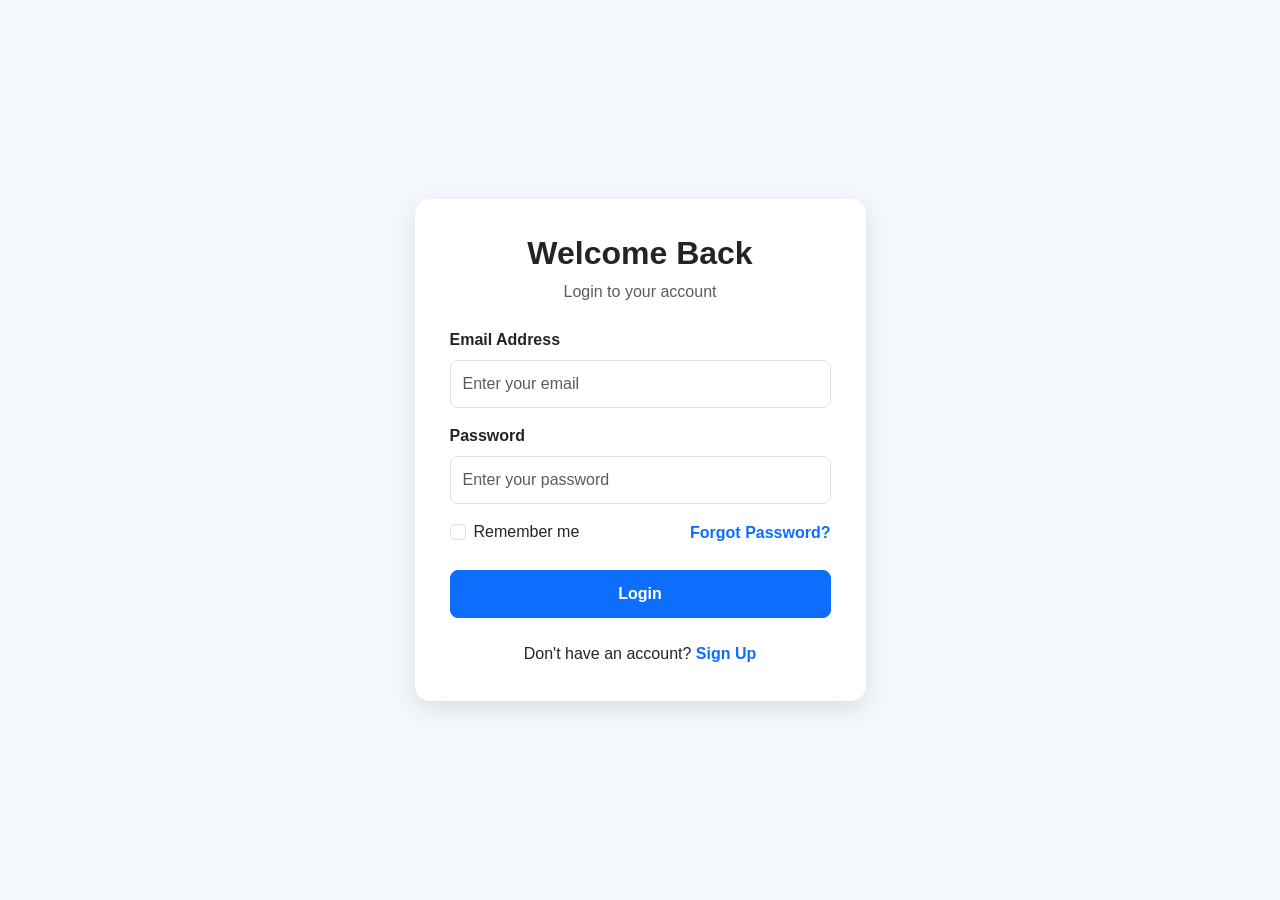
==== Login.html @ df99f41f "Add login and signup pages" ====
<!DOCTYPE html>
<html lang="en">
<head>
    <meta charset="UTF-8">
    <meta name="viewport" content="width=device-width, initial-scale=1.0">

    <title>Login</title>

    <!-- Bootstrap CSS -->
    <link href="https://cdn.jsdelivr.net/npm/bootstrap@5.3.3/dist/css/bootstrap.min.css" rel="stylesheet">

    <!-- Custom CSS -->
    <link rel="stylesheet" href="Style.css">
</head>

<body>

    <div class="container">
        <div class="row justify-content-center align-items-center min-vh-100">

            <div class="col-md-6 col-lg-5">

                <div class="login-box">

                    <h2 class="text-center mb-2">Welcome Back</h2>

                    <p class="text-center text-muted mb-4">
                        Login to your account
                    </p>

                    <form>

                        <!-- Email -->
                        <div class="mb-3">
                            <label for="email" class="form-label">
                                Email Address
                            </label>

                            <input
                                type="email"
                                class="form-control"
                                id="email"
                                placeholder="Enter your email"
                                required
                            >
                        </div>

                        <!-- Password -->
                        <div class="mb-3">
                            <label for="password" class="form-label">
                                Password
                            </label>

                            <input
                                type="password"
                                class="form-control"
                                id="password"
                                placeholder="Enter your password"
                                required
                            >
                        </div>

                        <!-- Remember Me and Forgot Password -->
                        <div class="d-flex justify-content-between align-items-center mb-4">

                            <div class="form-check">
                                <input
                                    class="form-check-input"
                                    type="checkbox"
                                    id="remember"
                                >

                                <label class="form-check-label" for="remember">
                                    Remember me
                                </label>
                            </div>

                            <a href="#" class="forgot-link">
                                Forgot Password?
                            </a>

                        </div>

                        <!-- Login Button -->
                        <button type="submit" class="btn btn-primary w-100">
                            Login
                        </button>

                    </form>

                    <!-- Sign Up Link -->
                    <p class="text-center mt-4 mb-0">
                        Don't have an account?
                        <a href="Sign-up.html" class="signup-link">
                            Sign Up
                        </a>
                    </p>

                </div>

            </div>

        </div>
    </div>

</body>
</html>
---- Style.css ----
body {
    background-color: #f4f7fb;
    font-family: Arial, sans-serif;
}

/* Login and Signup Box */
.login-box {
    background-color: white;
    padding: 35px;
    border-radius: 15px;
    box-shadow: 0 8px 25px rgba(0, 0, 0, 0.1);
}

/* Heading */
.login-box h2 {
    color: #212529;
    font-weight: 700;
}

/* Labels */
.form-label {
    font-weight: 600;
}

/* Input Fields */
.form-control {
    padding: 11px 12px;
    border-radius: 8px;
}

.form-control:focus {
    border-color: #0d6efd;
    box-shadow: 0 0 0 0.2rem rgba(13, 110, 253, 0.15);
}

/* Login Button */
.btn-primary {
    padding: 11px;
    border-radius: 8px;
    font-weight: 600;
}

/* Links */
.forgot-link,
.signup-link {
    color: #0d6efd;
    text-decoration: none;
    font-weight: 600;
}

.forgot-link:hover,
.signup-link:hover {
    text-decoration: underline;
}

/* Responsive */
@media (max-width: 576px) {
    .login-box {
        padding: 25px;
    }
}
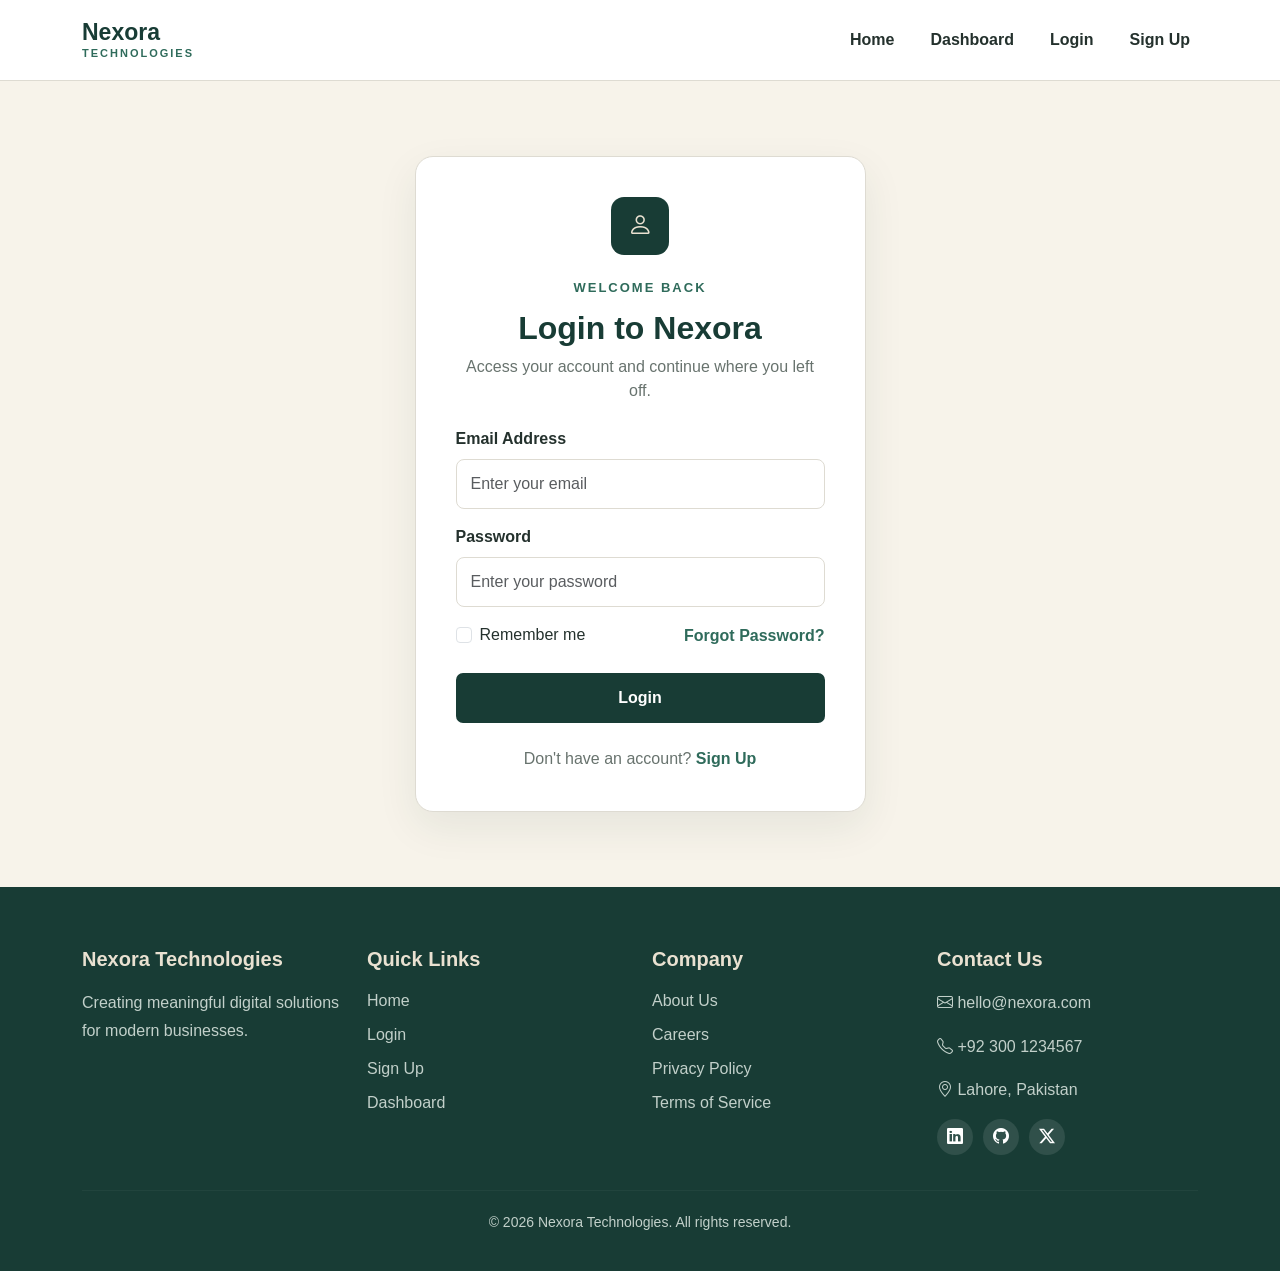
==== commit 2a2d846f: "Update login signup and add new pages" ====
--- a/Login.html
+++ b/Login.html
@@ -1,107 +1,175 @@
 <!DOCTYPE html>
 <html lang="en">
+
 <head>
+
     <meta charset="UTF-8">
     <meta name="viewport" content="width=device-width, initial-scale=1.0">
 
-    <title>Login</title>
+    <title>Nexora Technologies | Login</title>
 
-    <!-- Bootstrap CSS -->
-    <link href="https://cdn.jsdelivr.net/npm/bootstrap@5.3.3/dist/css/bootstrap.min.css" rel="stylesheet">
+    <link href="https://cdn.jsdelivr.net/npm/bootstrap@5.3.3/dist/css/bootstrap.min.css"
+        rel="stylesheet">
 
-    <!-- Custom CSS -->
+    <link rel="stylesheet"
+        href="https://cdn.jsdelivr.net/npm/bootstrap-icons@1.11.3/font/bootstrap-icons.min.css">
+
     <link rel="stylesheet" href="Style.css">
+
 </head>
 
 <body>
 
-    <div class="container">
-        <div class="row justify-content-center align-items-center min-vh-100">
+    <div id="navbar"></div>
 
-            <div class="col-md-6 col-lg-5">
 
-                <div class="login-box">
+    <main>
 
-                    <h2 class="text-center mb-2">Welcome Back</h2>
+        <section class="auth-section">
 
-                    <p class="text-center text-muted mb-4">
-                        Login to your account
-                    </p>
+            <div class="container">
 
-                    <form>
+                <div class="row justify-content-center">
 
-                        <!-- Email -->
-                        <div class="mb-3">
-                            <label for="email" class="form-label">
-                                Email Address
-                            </label>
+                    <div class="col-md-7 col-lg-5">
 
-                            <input
-                                type="email"
-                                class="form-control"
-                                id="email"
-                                placeholder="Enter your email"
-                                required
-                            >
-                        </div>
+                        <div class="auth-card">
 
-                        <!-- Password -->
-                        <div class="mb-3">
-                            <label for="password" class="form-label">
-                                Password
-                            </label>
-
-                            <input
-                                type="password"
-                                class="form-control"
-                                id="password"
-                                placeholder="Enter your password"
-                                required
-                            >
-                        </div>
-
-                        <!-- Remember Me and Forgot Password -->
-                        <div class="d-flex justify-content-between align-items-center mb-4">
-
-                            <div class="form-check">
-                                <input
-                                    class="form-check-input"
-                                    type="checkbox"
-                                    id="remember"
-                                >
-
-                                <label class="form-check-label" for="remember">
-                                    Remember me
-                                </label>
+                            <div class="auth-icon">
+                                <i class="bi bi-person"></i>
                             </div>
 
-                            <a href="#" class="forgot-link">
-                                Forgot Password?
-                            </a>
+                            <div class="text-center">
+
+                                <span class="section-label">
+                                    WELCOME BACK
+                                </span>
+
+                                <h1>
+                                    Login to Nexora
+                                </h1>
+
+                                <p>
+                                    Access your account and continue
+                                    where you left off.
+                                </p>
+
+                            </div>
+
+
+                            <form class="mt-4">
+
+                                <div class="mb-3">
+
+                                    <label for="email"
+                                        class="form-label">
+                                        Email Address
+                                    </label>
+
+                                    <input type="email"
+                                        id="email"
+                                        class="form-control"
+                                        placeholder="Enter your email"
+                                        required>
+
+                                </div>
+
+
+                                <div class="mb-3">
+
+                                    <label for="password"
+                                        class="form-label">
+                                        Password
+                                    </label>
+
+                                    <input type="password"
+                                        id="password"
+                                        class="form-control"
+                                        placeholder="Enter your password"
+                                        required>
+
+                                </div>
+
+
+                                <div class="d-flex justify-content-between
+                                    align-items-center mb-4">
+
+                                    <div class="form-check">
+
+                                        <input class="form-check-input"
+                                            type="checkbox"
+                                            id="remember">
+
+                                        <label class="form-check-label"
+                                            for="remember">
+                                            Remember me
+                                        </label>
+
+                                    </div>
+
+                                    <a href="#" class="forgot-link">
+                                        Forgot Password?
+                                    </a>
+
+                                </div>
+
+
+                                <button type="submit"
+                                    class="btn main-btn w-100">
+                                    Login
+                                </button>
+
+
+                                <p class="text-center mt-4 mb-0">
+
+                                    Don't have an account?
+
+                                    <a href="Sign-up.html"
+                                        class="auth-link">
+                                        Sign Up
+                                    </a>
+
+                                </p>
+
+                            </form>
 
                         </div>
 
-                        <!-- Login Button -->
-                        <button type="submit" class="btn btn-primary w-100">
-                            Login
-                        </button>
-
-                    </form>
-
-                    <!-- Sign Up Link -->
-                    <p class="text-center mt-4 mb-0">
-                        Don't have an account?
-                        <a href="Sign-up.html" class="signup-link">
-                            Sign Up
-                        </a>
-                    </p>
+                    </div>
 
                 </div>
 
             </div>
 
-        </div>
-    </div>
+        </section>
+
+    </main>
+
+
+    <div id="footer"></div>
+
+
+    <script src="https://cdn.jsdelivr.net/npm/bootstrap@5.3.3/dist/js/bootstrap.bundle.min.js">
+    </script>
+
+
+    <script>
+
+        fetch("navbar.html")
+            .then(response => response.text())
+            .then(data => {
+                document.getElementById("navbar").innerHTML = data;
+            });
+
+
+        fetch("footer.html")
+            .then(response => response.text())
+            .then(data => {
+                document.getElementById("footer").innerHTML = data;
+            });
+
+    </script>
 
 </body>
-</html>
+
+</html>
--- a/Style.css
+++ b/Style.css
@@ -1,61 +1,623 @@
+/*COLOR THEME*/
+
+:root {
+    --dark-green: #183c35;
+    --green: #2f6b5b;
+    --light-green: #e5eee9;
+    --cream: #f7f3ea;
+    --beige: #e9e1d1;
+    --dark-text: #24312d;
+    --muted-text: #68736e;
+    --white: #ffffff;
+    --border: #dedbd2;
+}
+
+
+/* GENERAL*/
+
+* {
+    box-sizing: border-box;
+}
+
 body {
-    background-color: #f4f7fb;
-    font-family: Arial, sans-serif;
-}
-
-/* Login and Signup Box */
-.login-box {
-    background-color: white;
+    margin: 0;
+    font-family: Arial, Helvetica, sans-serif;
+    background-color: var(--cream);
+    color: var(--dark-text);
+}
+
+a {
+    text-decoration: none;
+}
+
+
+/* NAVBAR */
+
+.navbar {
+    background-color: var(--white);
+    padding: 16px 0;
+    border-bottom: 1px solid var(--border);
+}
+
+.navbar-brand {
+    color: var(--dark-green);
+    font-size: 23px;
+    font-weight: 800;
+    line-height: 1;
+}
+
+.navbar-brand span {
+    display: block;
+    color: var(--green);
+    font-size: 11px;
+    letter-spacing: 2px;
+    text-transform: uppercase;
+    margin-top: 4px;
+}
+
+.navbar-brand:hover {
+    color: var(--green);
+}
+
+.nav-link {
+    color: var(--dark-text);
+    font-weight: 600;
+    margin-left: 20px;
+}
+
+.nav-link:hover,
+.nav-link.active {
+    color: var(--green) !important;
+}
+
+.navbar-toggler {
+    border-color: var(--border);
+}
+
+
+/*HERO*/
+
+.hero-section {
+    padding: 100px 0;
+    background-color: var(--cream);
+}
+
+.hero-label,
+.section-label {
+    color: var(--green);
+    font-size: 13px;
+    font-weight: 800;
+    letter-spacing: 2px;
+}
+
+.hero-section h1 {
+    font-size: 55px;
+    font-weight: 800;
+    line-height: 1.08;
+    margin-top: 18px;
+    color: var(--dark-green);
+}
+
+.hero-section h1 span {
+    color: var(--green);
+    display: block;
+}
+
+.hero-section p {
+    color: var(--muted-text);
+    font-size: 18px;
+    line-height: 1.8;
+    max-width: 650px;
+    margin-top: 25px;
+}
+
+.hero-buttons {
+    display: flex;
+    gap: 15px;
+    margin-top: 30px;
+}
+
+.main-btn {
+    background-color: var(--dark-green);
+    color: white;
+    border: 2px solid var(--dark-green);
+    padding: 11px 25px;
+    font-weight: 700;
+    border-radius: 7px;
+}
+
+.main-btn:hover {
+    background-color: var(--green);
+    border-color: var(--green);
+    color: white;
+}
+
+.outline-btn {
+    border: 2px solid var(--dark-green);
+    color: var(--dark-green);
+    padding: 11px 25px;
+    font-weight: 700;
+    border-radius: 7px;
+}
+
+.outline-btn:hover {
+    background-color: var(--dark-green);
+    color: white;
+}
+
+
+/*HERO VISUAL*/
+
+.hero-visual {
+    background-color: var(--dark-green);
+    color: white;
+    border-radius: 20px;
+    padding: 45px;
+    box-shadow: 0 20px 45px rgba(24, 60, 53, 0.18);
+}
+
+.visual-icon {
+    width: 65px;
+    height: 65px;
+    background-color: var(--beige);
+    color: var(--dark-green);
+    border-radius: 14px;
+    display: flex;
+    align-items: center;
+    justify-content: center;
+    font-size: 30px;
+    margin-bottom: 25px;
+}
+
+.hero-visual h3 {
+    font-weight: 700;
+}
+
+.hero-visual p {
+    color: #d5dfda;
+    font-size: 15px;
+}
+
+.visual-line {
+    height: 1px;
+    background-color: rgba(255, 255, 255, 0.2);
+    margin: 30px 0;
+}
+
+.mini-stats {
+    display: flex;
+    justify-content: space-between;
+    gap: 20px;
+}
+
+.mini-stats strong {
+    display: block;
+    font-size: 25px;
+}
+
+.mini-stats small {
+    color: #bdccc6;
+}
+
+
+/*SECTIONS*/
+
+.section-padding {
+    padding: 90px 0;
+    background-color: var(--white);
+}
+
+.section-padding h2,
+.services-section h2 {
+    font-size: 38px;
+    font-weight: 800;
+    color: var(--dark-green);
+    margin-top: 12px;
+}
+
+.section-padding p {
+    color: var(--muted-text);
+    line-height: 1.8;
+}
+
+
+/*ABOUT*/
+
+.about-box {
+    background-color: var(--cream);
     padding: 35px;
     border-radius: 15px;
-    box-shadow: 0 8px 25px rgba(0, 0, 0, 0.1);
-}
-
-/* Heading */
-.login-box h2 {
-    color: #212529;
-    font-weight: 700;
-}
-
-/* Labels */
+    border: 1px solid var(--border);
+}
+
+.about-item {
+    display: flex;
+    gap: 18px;
+    padding: 18px 0;
+    border-bottom: 1px solid var(--border);
+}
+
+.about-item:last-child {
+    border-bottom: none;
+}
+
+.about-item > i {
+    width: 48px;
+    height: 48px;
+    flex-shrink: 0;
+    display: flex;
+    align-items: center;
+    justify-content: center;
+    background-color: var(--dark-green);
+    color: white;
+    border-radius: 10px;
+    font-size: 21px;
+}
+
+.about-item h5 {
+    color: var(--dark-green);
+    font-weight: 700;
+    margin-bottom: 5px;
+}
+
+.about-item p {
+    margin: 0;
+    font-size: 14px;
+}
+
+
+/*SERVICES*/
+
+.services-section {
+    padding: 90px 0;
+    background-color: var(--cream);
+}
+
+.service-card {
+    background-color: white;
+    border: 1px solid var(--border);
+    border-radius: 15px;
+    padding: 35px;
+    height: 100%;
+    transition: 0.3s;
+}
+
+.service-card:hover {
+    transform: translateY(-6px);
+    box-shadow: 0 15px 35px rgba(24, 60, 53, 0.10);
+}
+
+.service-card > i {
+    width: 55px;
+    height: 55px;
+    display: flex;
+    align-items: center;
+    justify-content: center;
+    background-color: var(--light-green);
+    color: var(--green);
+    border-radius: 12px;
+    font-size: 25px;
+    margin-bottom: 20px;
+}
+
+.service-card h4 {
+    color: var(--dark-green);
+    font-weight: 700;
+}
+
+.service-card p {
+    color: var(--muted-text);
+    line-height: 1.7;
+}
+
+
+/*STATISTICS*/
+
+.stats-section {
+    padding: 70px 0;
+    background-color: var(--dark-green);
+    color: white;
+}
+
+.stats-section h3 {
+    font-size: 38px;
+    font-weight: 800;
+    color: var(--beige);
+}
+
+.stats-section p {
+    color: #d0dbd6;
+    margin: 0;
+}
+
+
+/*AUTH PAGES */
+
+.auth-section {
+    min-height: 700px;
+    padding: 75px 0;
+    background-color: var(--cream);
+}
+
+.auth-card {
+    background-color: white;
+    border: 1px solid var(--border);
+    border-radius: 18px;
+    padding: 40px;
+    box-shadow: 0 15px 40px rgba(24, 60, 53, 0.08);
+}
+
+.auth-icon {
+    width: 58px;
+    height: 58px;
+    margin: 0 auto 20px;
+    background-color: var(--dark-green);
+    color: var(--beige);
+    border-radius: 13px;
+    display: flex;
+    align-items: center;
+    justify-content: center;
+    font-size: 25px;
+}
+
+.auth-card h1 {
+    color: var(--dark-green);
+    font-size: 32px;
+    font-weight: 800;
+    margin-top: 10px;
+}
+
+.auth-card p {
+    color: var(--muted-text);
+}
+
 .form-label {
+    color: var(--dark-text);
+    font-weight: 700;
+}
+
+.form-control {
+    border: 1px solid var(--border);
+    padding: 12px 14px;
+    border-radius: 8px;
+}
+
+.form-control:focus {
+    border-color: var(--green);
+    box-shadow: 0 0 0 3px rgba(47, 107, 91, 0.12);
+}
+
+.auth-link,
+.forgot-link {
+    color: var(--green);
+    font-weight: 700;
+}
+
+.auth-link:hover,
+.forgot-link:hover {
+    color: var(--dark-green);
+    text-decoration: underline;
+}
+
+
+/*DASHBOARD*/
+
+.dashboard-section {
+    min-height: 750px;
+    padding: 75px 0;
+    background-color: var(--cream);
+}
+
+.dashboard-section h1 {
+    color: var(--dark-green);
+    font-size: 40px;
+    font-weight: 800;
+    margin-top: 10px;
+}
+
+.dashboard-section > .container > div > p {
+    color: var(--muted-text);
+}
+
+.dashboard-card {
+    background-color: white;
+    border: 1px solid var(--border);
+    border-radius: 15px;
+    padding: 25px;
+    height: 100%;
+    transition: 0.3s;
+}
+
+.dashboard-card:hover {
+    transform: translateY(-4px);
+    box-shadow: 0 12px 30px rgba(24, 60, 53, 0.08);
+}
+
+.dashboard-icon {
+    width: 50px;
+    height: 50px;
+    display: flex;
+    align-items: center;
+    justify-content: center;
+    background-color: var(--light-green);
+    color: var(--green);
+    border-radius: 10px;
+    font-size: 22px;
+    margin-bottom: 15px;
+}
+
+.dashboard-card h3 {
+    color: var(--dark-green);
+    font-size: 30px;
+    font-weight: 800;
+}
+
+.dashboard-card p {
+    color: var(--muted-text);
+    margin: 0;
+}
+
+
+/*EMPLOYEE TABLE*/
+
+.employee-table-card {
+    background-color: white;
+    padding: 30px;
+    border-radius: 18px;
+    border: 1px solid var(--border);
+    box-shadow: 0 12px 30px rgba(24, 60, 53, 0.06);
+}
+
+.employee-table-card h3 {
+    color: var(--dark-green);
+    font-weight: 800;
+}
+
+.employee-table-card p {
+    color: var(--muted-text);
+}
+
+.table thead th {
+    background-color: var(--dark-green);
+    color: white;
+    white-space: nowrap;
+    border: none;
+}
+
+.table td {
+    white-space: nowrap;
+}
+
+.table tbody tr:hover {
+    background-color: #f4f7f4;
+}
+
+.badge {
+    padding: 7px 11px;
     font-weight: 600;
 }
 
-/* Input Fields */
-.form-control {
-    padding: 11px 12px;
-    border-radius: 8px;
-}
-
-.form-control:focus {
-    border-color: #0d6efd;
-    box-shadow: 0 0 0 0.2rem rgba(13, 110, 253, 0.15);
-}
-
-/* Login Button */
-.btn-primary {
-    padding: 11px;
-    border-radius: 8px;
-    font-weight: 600;
-}
-
-/* Links */
-.forgot-link,
-.signup-link {
-    color: #0d6efd;
-    text-decoration: none;
-    font-weight: 600;
-}
-
-.forgot-link:hover,
-.signup-link:hover {
-    text-decoration: underline;
-}
-
-/* Responsive */
+
+/*FOOTER*/
+
+.site-footer {
+    background-color: var(--dark-green);
+    color: white;
+    padding: 60px 0 20px;
+}
+
+.site-footer h5 {
+    color: var(--beige);
+    font-weight: 700;
+    margin-bottom: 18px;
+}
+
+.site-footer p {
+    color: #c2d0ca;
+    line-height: 1.7;
+}
+
+.footer-links {
+    list-style: none;
+    padding: 0;
+    margin: 0;
+}
+
+.footer-links li {
+    margin-bottom: 10px;
+}
+
+.footer-links a {
+    color: #c2d0ca;
+}
+
+.footer-links a:hover {
+    color: white;
+}
+
+.site-footer hr {
+    border-color: rgba(255, 255, 255, 0.15);
+    margin: 35px 0 20px;
+}
+
+.social-links {
+    display: flex;
+    gap: 10px;
+    margin-top: 15px;
+}
+
+.social-links a {
+    width: 36px;
+    height: 36px;
+    background-color: rgba(255, 255, 255, 0.10);
+    color: white;
+    border-radius: 50%;
+    display: flex;
+    align-items: center;
+    justify-content: center;
+}
+
+.social-links a:hover {
+    background-color: var(--green);
+}
+
+.footer-bottom {
+    font-size: 14px;
+}
+
+
+/*RESPONSIVE*/
+
+@media (max-width: 991px) {
+
+    .nav-link {
+        margin-left: 0;
+        padding: 10px 0;
+    }
+
+    .hero-section {
+        padding: 70px 0;
+    }
+
+    .hero-section h1 {
+        font-size: 45px;
+    }
+
+}
+
+
 @media (max-width: 576px) {
-    .login-box {
+
+    .hero-section h1 {
+        font-size: 36px;
+    }
+
+    .hero-buttons {
+        flex-direction: column;
+    }
+
+    .hero-buttons .btn {
+        width: 100%;
+    }
+
+    .hero-visual {
+        padding: 30px;
+    }
+
+    .mini-stats {
+        gap: 10px;
+    }
+
+    .auth-card {
         padding: 25px;
     }
-}
+
+    .dashboard-section h1 {
+        font-size: 32px;
+    }
+
+    .employee-table-card {
+        padding: 20px;
+    }
+
+}
